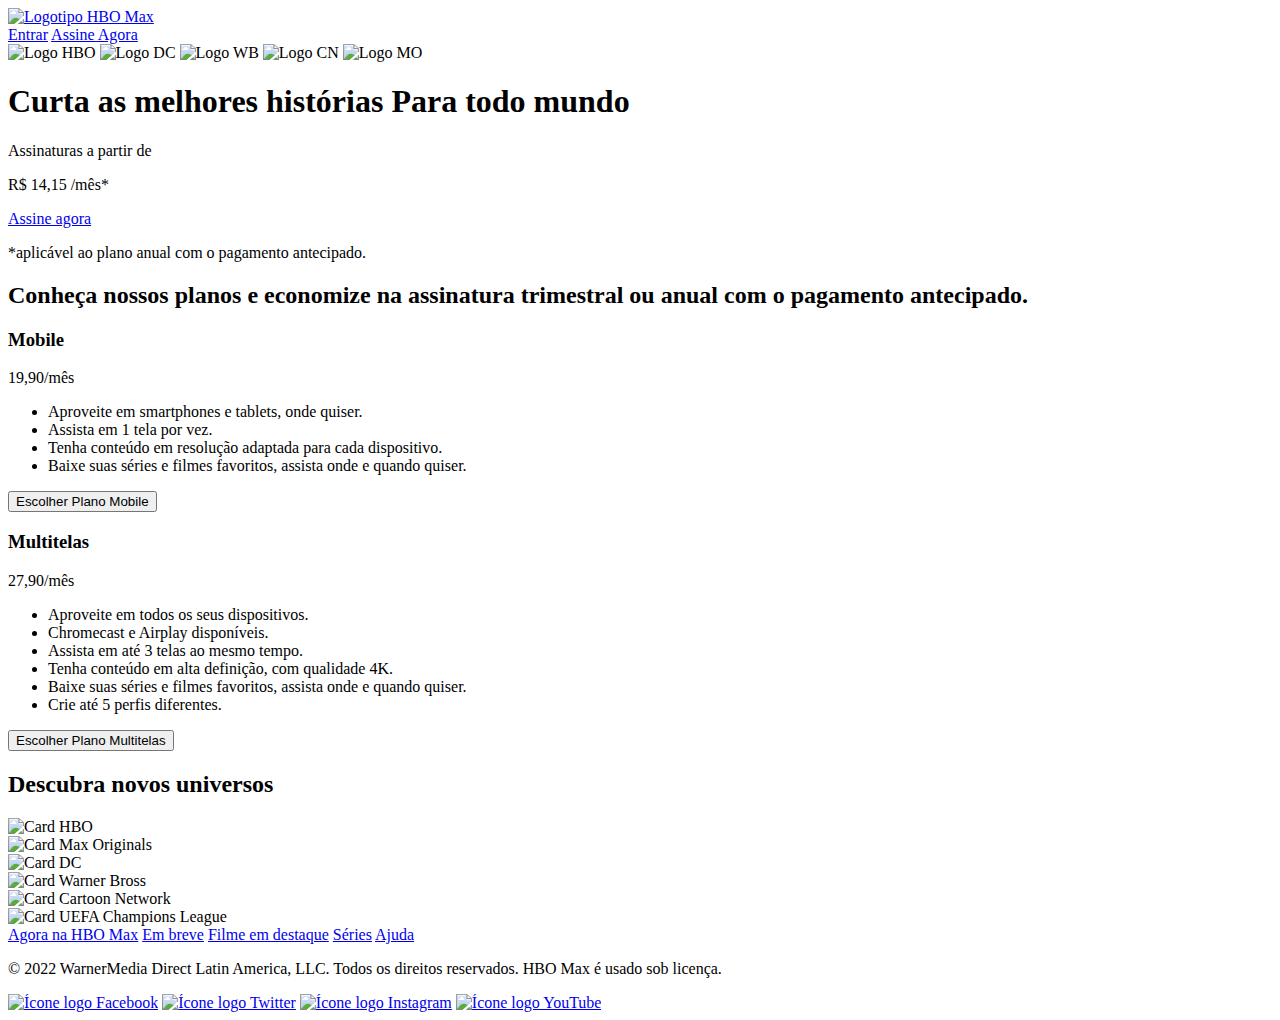
==== index.html @ 88f498c4 "Add index.html" ====
<!DOCTYPE html>
<html lang="pt-br">

<head>
    <meta charset="UTF-8">
    <meta http-equiv="X-UA-Compatible" content="IE=edge" />
    <meta name="viewport" content="width=device-width, initial-scale=1.0">
    <meta name="author" content="Kálitha Queiroz">
    <title>HBO Max</title>
    <link rel="stylesheet" href="assets/css/global.css">
    <link rel="stylesheet" href="assets/css/singIn.css">
    <link rel="stylesheet" href="assets/css/index.css">
    <link rel="icon" href="assets/images/logo-hbo.svg">
</head>

<body>
    <!-- NAV -->
    <nav class="nav-bar">
        <a href="index.html" class="nav-bar-logo"><img class="nav-bar-logo-image" src="assets/images/logo-hbo.svg"
                alt="Logotipo HBO Max"></a>
        <div>
            <a href="singIn.html" class="btn-geral btn-comein">Entrar</a>
            <a href="#subscription" class="btn-geral btn-tosign">Assine Agora</a>
        </div>
    </nav>
    <!-- HEADER -->
    <header class="header">
        <div class="header-content">
            <div class="header-channels">
                <img class="header-channel" src="assets/images/logo_hbo.png" alt="Logo HBO">
                <img class="header-channel" src="assets/images/logo_dc.png" alt="Logo DC">
                <img class="header-channel" src="assets/images/logo_wb.png" alt="Logo WB">
                <img class="header-channel" src="assets/images/logo_cn.png" alt="Logo CN">
                <img class="header-channel" src="assets/images/logo_mo.png" alt="Logo MO">
            </div>
            <h1 class="header-title">
                <span class="header-subtitle">Curta as melhores histórias</span>
                Para todo mundo
            </h1>
            <div class="divider"></div>
            <div class="offer">
                <p>Assinaturas a partir de</p>
                <p class="offer-price">R$ 14,15
                    <span class="offer-price-month">/mês*</span>
                </p>
            </div>
            <a href="#subscription" class="btn-geral btn-gradient btn-header">Assine agora</a>
            <p class="plan">*aplicável ao plano anual com o pagamento antecipado.</p>
        </div>
    </header>
    <!-- MAIN -->
    <main>
        <section id="subscription" class="subscription">
            <div class="container">
                <h2 class="subtitle">Conheça nossos planos e economize na assinatura trimestral ou anual com o pagamento
                    antecipado.</h2>
                <div class="subscription-plans">
                    <div class="subscription-card">
                        <div>
                            <div class="subscription-plan">
                                <h3>Mobile</h3>
                                <p class="subscription-price">19,90<span class="offer-price-month">/mês</span></p>
                            </div>
                            <ul>
                                <li class="subscription-description">Aproveite em smartphones e tablets, onde quiser.</li>
                                <li class="subscription-description">Assista em 1 tela por vez.</li>
                                <li class="subscription-description">Tenha conteúdo em resolução adaptada para cada dispositivo.</li>
                                <li class="subscription-description">Baixe suas séries e filmes favoritos, assista onde e quando quiser.</li>
                            </ul>
                        </div>
                        <button class="btn-geral btn-gradient">Escolher Plano Mobile</button>
                    </div>
                    <div class="subscription-card">
                        <div>
                            <div class="subscription-plan">
                                <h3>Multitelas</h3>
                                <p class="subscription-price">27,90<span class="offer-price-month">/mês</span></p>
                            </div>
                            <ul>
                                <li class="subscription-description">Aproveite em todos os seus dispositivos.</li>
                                <li class="subscription-description">Chromecast e Airplay disponíveis.</li>
                                <li class="subscription-description">Assista em até 3 telas ao mesmo tempo.</li>
                                <li class="subscription-description">Tenha conteúdo em alta definição, com qualidade 4K.</li>
                                <li class="subscription-description">Baixe suas séries e filmes favoritos, assista onde e quando quiser.</li>
                                <li class="subscription-description">Crie até 5 perfis diferentes.</li>
                            </ul>
                        </div>
                        <button class="btn-geral btn-gradient">Escolher Plano Multitelas</button>
                    </div>
                </div>
            </div>
        </section>
        <section class="contents container">
            <h2 class="subtitle">Descubra novos universos</h2>
                <div class="contents-container">
                    <div class="contents-card">
                        <img class="contents-image" src="./assets/images/hbo-default.webp" alt="Card HBO">
                    </div>
                    <div class="contents-card">
                        <img class="contents-image" src="./assets/images/mo-default.webp" alt="Card Max Originals">
                    </div>
                    <div class="contents-card">
                        <img class="contents-image" src="./assets/images/dc_default.webp" alt="Card DC">
                    </div>
                    <div class="contents-card">
                        <img class="contents-image" src="./assets/images/WB-Default.webp" alt="Card Warner Bross">
                    </div>
                    <div class="contents-card">
                        <img class="contents-image" src="./assets/images/CN-Default.webp" alt="Card Cartoon Network">
                    </div>
                    <div class="contents-card">
                        <img class="contents-image" src="./assets/images/UCL-Default.webp" alt="Card UEFA Champions League">
                    </div>
                </div>
        </section>
    </main>
    <!-- FOOTER -->
    <footer class="footer container">
        <div>
            <a class="footer-link" href="https://www.hbomax.com/br/pt/sitemap">Agora na HBO Max</a>
            <a class="footer-link" href="https://www.hbomax.com/br/pt/coming-soon">Em breve</a>
            <a class="footer-link" href="https://www.hbomax.com/br/pt/feature">Filme em destaque</a>
            <a class="footer-link" href="https://www.hbomax.com/br/pt/series">Séries</a>
            <a class="footer-link" href="https://help.hbomax.com/br">Ajuda</a>
        </div>
        <p class="footer-legal">© 2022 WarnerMedia Direct Latin America, LLC. Todos os direitos reservados. HBO Max é
            usado sob licença.</p>
        <div class="footer-redes">
            <a href="https://www.facebook.com/HBOMaxBr/" class="footer-redes-link"><img
                    src="./assets/images/redes_face.png" alt="Ícone logo Facebook"></a>
            <a href="https://twitter.com/HBOMaxBR" class="footer-redes-link"><img
                    src="./assets/images/redes_twitter.png" alt="Ícone logo Twitter"></a>
            <a href="https://www.instagram.com/hbomaxbr/" class="footer-redes-link"><img
                    src="./assets/images/redes_insta.png" alt="Ícone logo Instagram"></a>
            <a href="https://www.youtube.com/c/hbomaxbr" class="footer-redes-link"><img
                    src="./assets/images/redes_youtube.png" alt="Ícone logo YouTube"></a>
        </div>
    </footer>
</body>

</html>
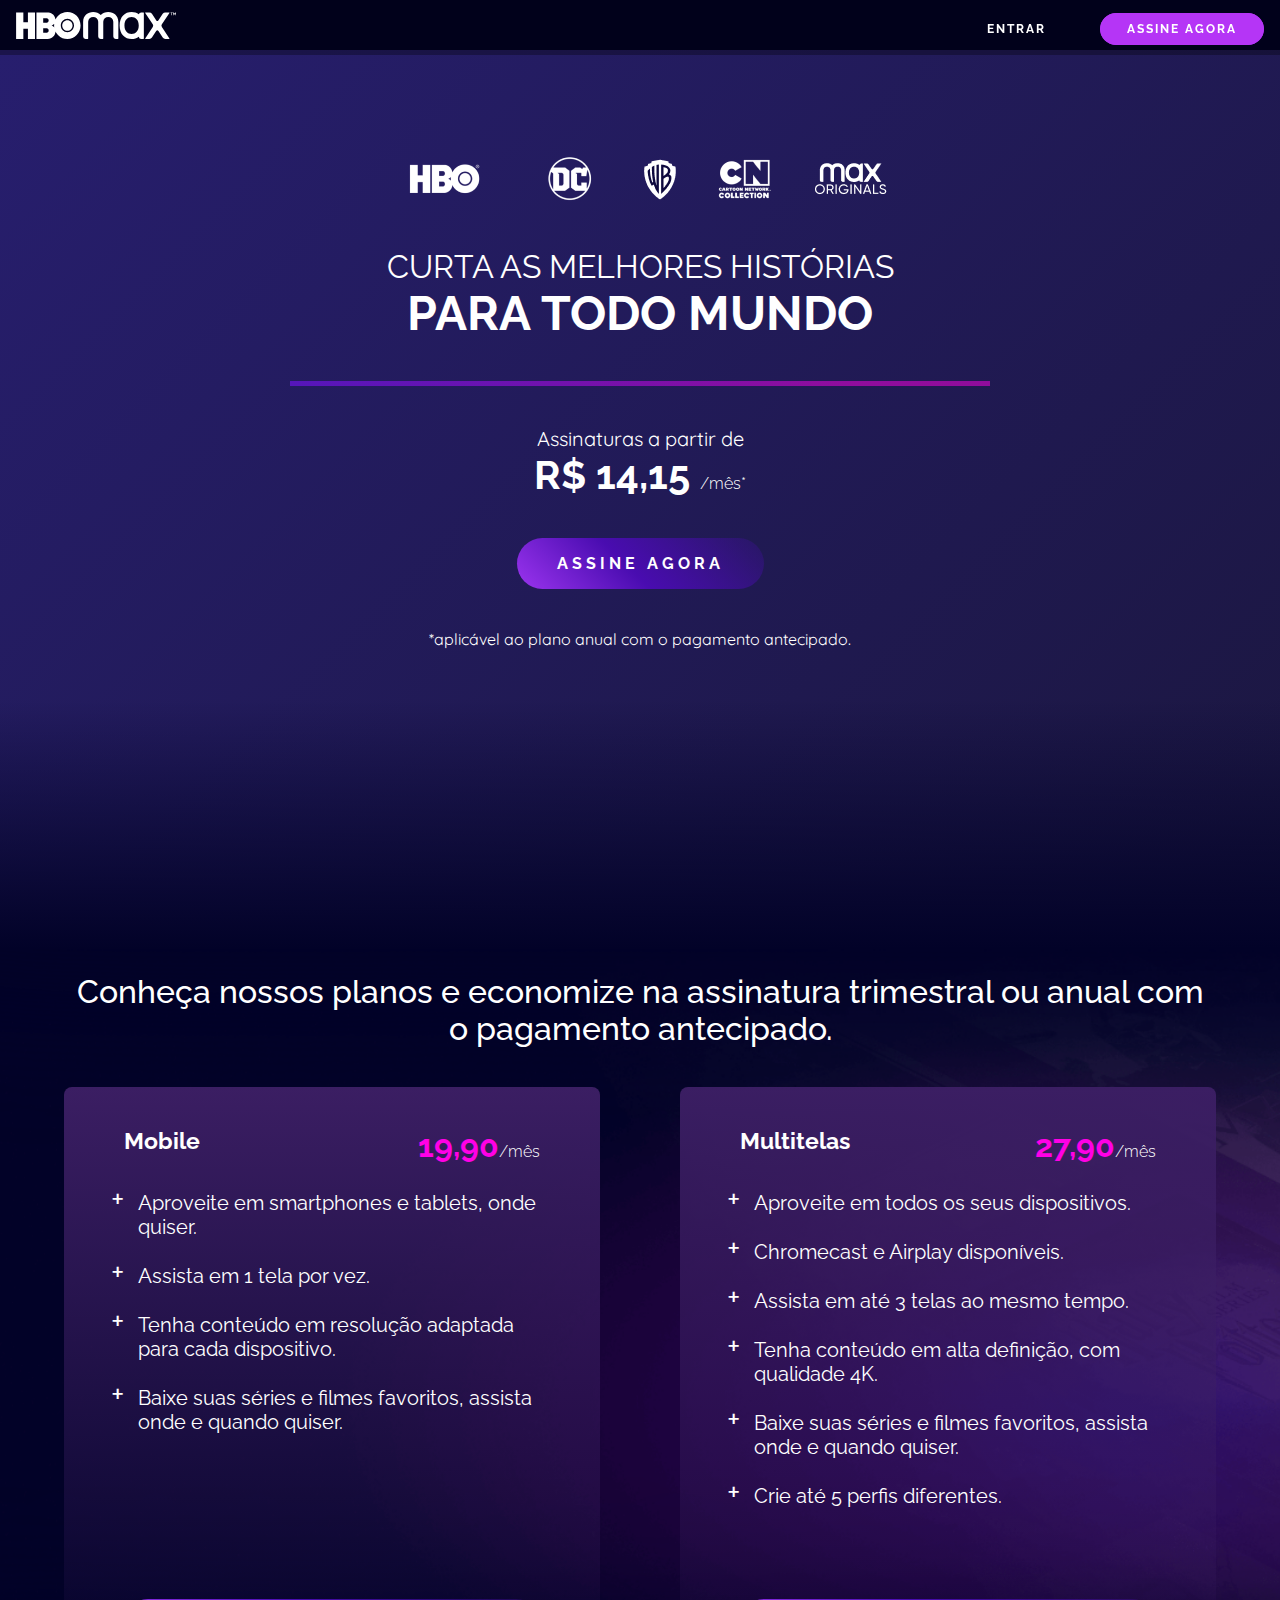
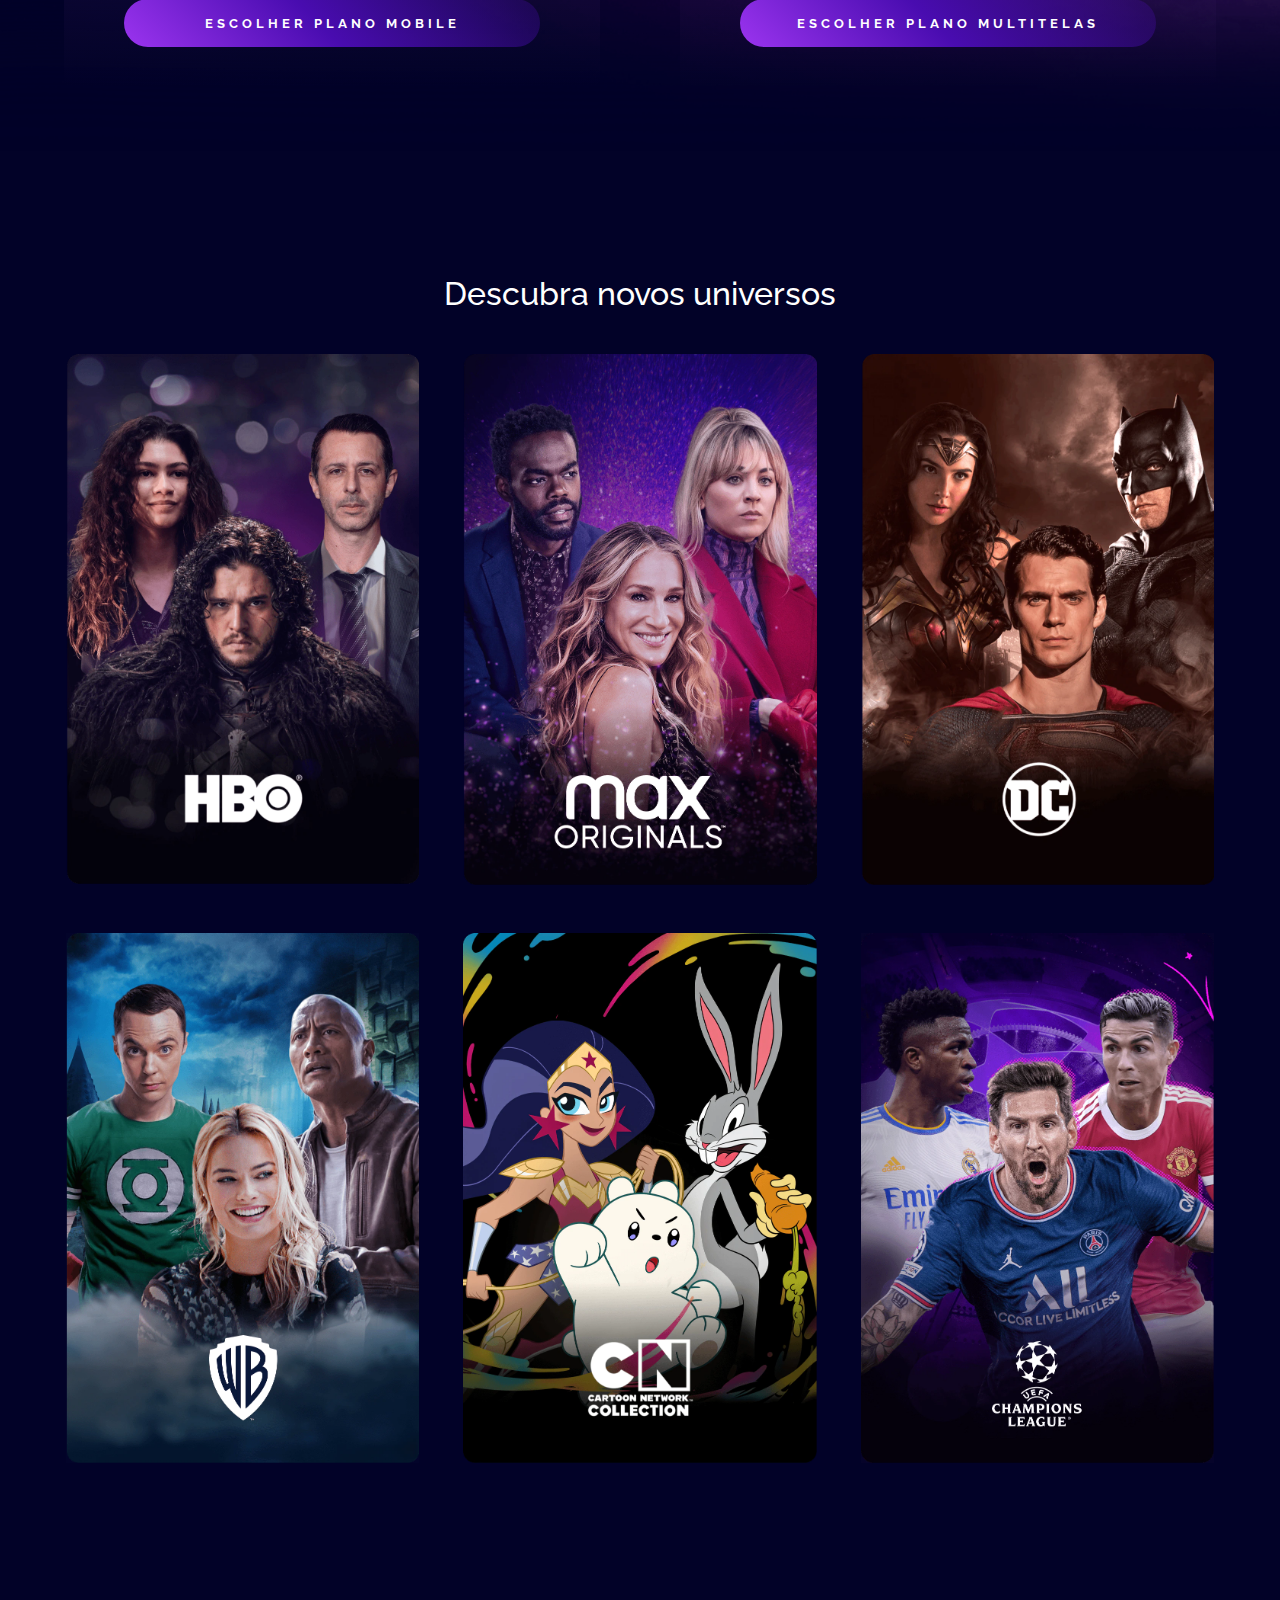
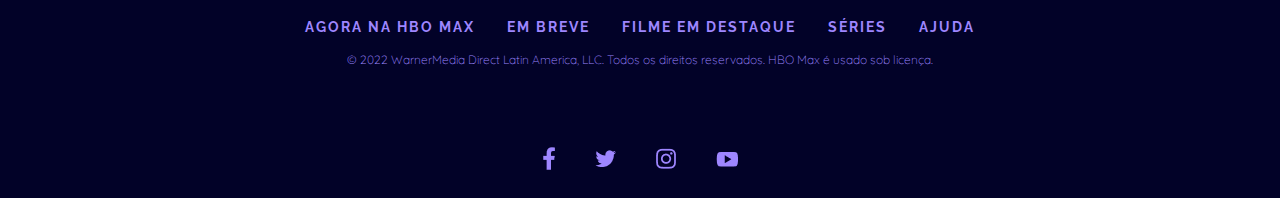
==== commit 9fadc98a: "Updating icon logo" ====
--- a/index.html
+++ b/index.html
@@ -10,7 +10,7 @@
     <link rel="stylesheet" href="assets/css/global.css">
     <link rel="stylesheet" href="assets/css/singIn.css">
     <link rel="stylesheet" href="assets/css/index.css">
-    <link rel="icon" href="assets/images/logo-hbo.svg">
+    <link rel="icon" href="assets/images/hbo.png">
 </head>
 
 <body>
--- a/assets/css/global.css
+++ b/assets/css/global.css
@@ -0,0 +1,231 @@
+@import url('https://fonts.googleapis.com/css2?family=Raleway:wght@300;400;500;600;700&display=swap');
+
+@import url('https://fonts.googleapis.com/css2?family=Quicksand:wght@300;400;500;600;700&display=swap');
+
+:root {
+    /* Colors RGB*/
+    --primary-color: #020228;
+    --secundary-color: #ff00e5;
+    --tertiary-color: #b535f6;
+    --text-color: #ffffff;
+    --link-color: #9e86ff;
+    --btn-link-bg-color: #ffffff;
+    --btn-link-color: #000000;
+
+    /* Colors RGBA*/
+    --form-error: rgba(255, 76, 76);
+    --nav-bg-color: rgba(0, 0, 0, 0.3);
+    --form-bg-color: rgba(211, 211, 211, 0.06);
+    --form-field-bg-color: rgba(0, 0, 0, 0.2);
+    --form-placeholder: rgba(255, 255, 255, 0.7);
+
+    /* Gradients */
+    --index-bg: linear-gradient(-45deg, #56125b, #0f0f10, #271e6e);
+    --btn-bg-color-gradient: linear-gradient(45deg, #9b34ef 0%, #490cb0 20%, transparent 50%);
+    --card-bg-color: linear-gradient(0deg, transparent, #3b1e63);
+    --divider-bg-color: linear-gradient(90deg, #5516ba, rgba(255, 0, 229, 0.5)80%);
+
+    /* BORDER */
+    --border-color-one: 1px solid #b535f6;
+    --border-color-two: 1px solid #ffffff;
+    --border-form: 1px solid rgba(255, 255, 255, 0.7);
+
+    scroll-behavior: smooth;
+}
+
+* {
+    font-family: 'Raleway', sans-serif;
+    box-sizing: border-box;
+    margin: 0;
+    padding: 0;
+}
+
+body {
+    background-color: var(--primary-color);
+    color: var(--text-color);
+}
+
+.container {
+    max-width: 1200px;
+    margin: auto;
+    padding: 24px;
+    text-align: center;
+}
+
+p {
+    font-family: "Quicksand", sans-serif;
+}
+
+section {
+    scroll-margin-top: 80px;
+}
+
+/* Navbar  */
+
+.nav-bar {
+    width: 100%;
+    padding: 12px 16px;
+    position: fixed;
+    top: 0;
+    display: flex;
+    justify-content: space-between;
+    align-items: center;
+    background: var(--nav-bg-color);
+    z-index: 1;
+}
+
+.nav-bar-logo {
+    max-width: 160px;
+}
+
+.nav-bar-logo-image {
+    width: 100%;
+}
+
+/* Buttom */
+
+.btn-geral {
+    padding: 16px 40px;
+    background-color: var(--tertiary-color);
+    border-radius: 500px;
+    font-weight: 700;
+    color: var(--text-color);
+    text-transform: uppercase;
+    text-decoration: none;
+    letter-spacing: 4px;
+    border: none;
+    cursor: pointer;
+}
+
+.btn-gradient {
+    background: var(--btn-bg-color-gradient);
+    outline: 3px solid transparent;
+    transition: 1s;
+    background-size: 250%;
+}
+
+.btn-gradient:hover {
+    background-color: transparent;
+    background-position: 100%;
+    outline: 2px solid var(--secundary-color);
+    transform: scale(1.05);
+}
+
+/* Navbar */
+
+.btn-comein {
+    padding: 8px 26px;
+    transition: 1s;
+    border-radius: 500px;
+    letter-spacing: 2px;
+    font-size: 0.75rem;
+    margin-right: 24px;
+    background-color: transparent;
+}
+
+.btn-comein:hover {
+    transition: 1s;
+    outline: 1px solid var(--secundary-color);
+}
+
+.btn-tosign {
+    padding: 8px 26px;
+    transition: 1s;
+    border-radius: 500px;
+    letter-spacing: 2px;
+    font-size: 0.75rem;
+    background-color: var(--tertiary-color);
+    border: var(--border-color-one);
+}
+
+.btn-tosign:hover {
+    background-color: var(--btn-link-bg-color);
+    color: var(--btn-link-color);
+    border: var(--border-color-two);
+}
+
+/* FOOTER */
+
+footer {
+    max-width: 1200px;
+    margin: auto;
+    padding: 24px;
+    text-align: center;
+}
+
+.footer-link {
+    font-family: "Raleway", sans-serif;
+    font-weight: bold;
+    color: var(--link-color);
+    text-transform: uppercase;
+    text-decoration: none;
+    margin: 0 14px;
+    letter-spacing: 2px;
+    transition: color 0.5s;
+    font-size: 0.875rem;
+}
+
+.footer-link:hover {
+    color: var(--text-color);
+}
+
+.footer-legal {
+    font-size: 0.75rem;
+    margin: 16px 0;
+    color: var(--link-color);
+    font-weight: 300;
+}
+
+.footer-redes {
+    display: flex;
+    align-items: center;
+    justify-content: center;
+    gap: 40px;
+    margin-top: 80px;
+}
+
+/* Media Queries */
+
+@media screen and (max-width: 500px) {
+    section {
+        scroll-margin-top: 120px;
+    }
+
+    .nav-bar {
+        padding: 32px 24px;
+        flex-direction: column;
+        gap: 24px;
+    }
+
+    .nav-bar-logo {
+        max-width: 100px;
+    }
+
+    .btn-tosign {
+        margin: 0;
+    }
+
+    .header {
+        margin-top: 128px !important;
+    }
+
+    .footer-link {
+        display: block;
+        margin-bottom: 16px;
+    }
+}
+
+/* Custom Scroll */
+
+::-webkit-scrollbar {
+    width: 8px;
+}
+
+::-webkit-scrollbar-thumb {
+    background: var(--tertiary-color);
+    border-radius: 10px;
+}
+
+::-webkit-scrollbar-thumb:hover {
+    background: var(--secundary-color);
+}--- a/assets/css/singIn.css
+++ b/assets/css/singIn.css
@@ -0,0 +1,91 @@
+@import url("global.css");
+
+.body-singin {
+    background-image: url(../images/background-movies-series.png);
+    background-size: cover;
+    height: 100vh;
+}
+
+.content {
+    display: flex;
+    justify-content: center;
+    align-items: center;
+    font-family: "Quicksand", sans-serif;
+    width: 100%;
+    height: 70%;
+    padding: 20px;
+}
+
+.nav-bar {
+    position: relative;
+}
+
+.login {
+    width: 100%;
+    max-width: 800px;
+    background-color: var(--form-bg-color);
+    border-radius: 8px;
+    display: flex;
+    flex-direction: column;
+    gap: 24px;
+    padding: 40px;
+}
+
+.main-title {
+    letter-spacing: 2px;
+    text-transform: uppercase;
+    font-size: 1.25rem;
+    margin-bottom: 24px;
+    text-align: center;
+    font-weight: 500;
+}
+
+.main-question {
+    text-align: left;
+}
+
+.login-field {
+    background: var(--form-bg-color);
+    border: var(--border-form);
+    border-radius: 8px;
+    color: var(--text-color);
+    padding: 16px;
+    font-size: 1rem;
+}
+
+.login-field::placeholder {
+    color: var(--form-placeholder);
+}
+
+.login-field:invalid {
+    border-color: var(--form-error);
+}
+
+.main-actions {
+    margin-top: 24px;
+    text-align: left;
+}
+
+.login-link {
+    color: var(--link-color);
+    text-decoration: none;
+    margin-left: 24px;
+    font-weight: bold;
+}
+
+/* Media Queries */
+
+@media screen and (max-width: 400px) {
+    body {
+        height: auto;
+    }
+
+    .main-actions .btn-geral{
+        display: block;
+        margin-bottom: 24px;
+    }
+
+    .login-link {
+        margin: 0;
+    }
+}--- a/assets/css/index.css
+++ b/assets/css/index.css
@@ -0,0 +1,323 @@
+@import url("./global.css");
+
+
+/* HEADER */
+.header {
+    position: relative;
+    margin-top: 50px;
+    padding: 100px 0 300px;
+    background: var(--index-bg);
+    background-size: 400% 400%;
+    animation: gradient 10s ease infinite alternate;
+}
+
+.header::after {
+    content: "";
+    width: 100%;
+    height: 250px;
+    position: absolute;
+    bottom: 0;
+    background:linear-gradient(0deg, var(--primary-color), transparent);
+}
+
+.header-content {
+    margin: auto;
+    display: flex;
+    flex-direction: column;
+    align-items: center;
+    gap: 40px;
+    padding: 0 40px;
+}
+
+.header-channels {
+    display: flex;
+    flex-wrap: wrap;
+    justify-content: center;
+    gap: 24px;
+}
+
+.header-channel {
+    object-fit: contain;
+}
+
+.header-title {
+    text-transform: uppercase;
+    text-align: center;
+    font-size: 3rem;
+}
+
+.header-subtitle {
+    display: block;
+    font-weight: lighter;
+    font-size: 2rem;
+}
+
+.header .text-small {
+    max-width: 300px;
+    text-align: center;
+}
+
+.btn-header {
+    animation: wiggle 2.2s linear infinite;
+}
+
+.divider {
+    width: 70%;
+    max-width: 700px;
+    height: 5px;
+    background: var(--divider-bg-color);
+}
+
+.offer {
+    text-align: center;
+    font-size: 1.25rem;
+}
+
+.offer-price {
+    font-family: "Raleway", sans-serif;
+    font-size: 2.5rem;
+    font-weight: bold;
+}
+
+.offer-price-month {
+    font-size: 1rem;
+    font-weight: 300;
+}
+
+/* MAIN */
+
+
+.subscription {
+    background: url(../images/background-movies-series.png);
+    background-size: cover;
+    position: relative;
+}
+
+.subtitle {
+    font-size: 2rem;
+    font-weight: 500;
+    text-align: center;
+}
+
+.subscription-plans {
+    display: flex;
+    justify-content: space-around;
+    gap: 80px;
+    margin: 40px 0;
+    perspective: 2000px;
+    perspective-origin: top;
+}
+
+.subscription-card {
+    background: var(--card-bg-color);
+    padding: 40px 60px;
+    border-radius: 8px;
+    display: flex;
+    min-height: 600px;
+    flex-direction: column;
+    justify-content: space-between;
+    transition: transform 1s ease-in-out;
+}
+
+.subscription-plans:has(.subscription-card:nth-child(1):hover)
+.subscription-card:nth-child(2) {
+    transform: rotateY(-45deg);
+}
+
+.subscription-plans:has(.subscription-card:nth-child(2):hover)
+.subscription-card:nth-child(1) {
+    transform: rotateY(45deg);
+}
+
+.subscription-description {
+    text-align: left;
+    list-style: none;
+    font-size: 1.25rem;
+    margin-bottom: 14px;
+    padding-left: 14px;
+}
+
+.subscription-price {
+    font-size: 2rem;
+    font-family: "Raleway", sans-serif;
+    color: var(--secundary-color);
+    font-weight: 700;
+}
+
+.subscription-price .offer-price-month {
+    color: var(--text-color);
+}
+
+.subscription-description::marker {
+    content: "+";
+    font-size: 2rem;
+    margin: 0 8px 0 0;
+}
+
+.subscription-plan {
+    display: flex;
+    justify-content: space-between;
+    font-size: 1.25rem;
+    margin-bottom: 16px;
+}
+
+.contents {
+    margin: 100px auto;
+}
+
+.contents-container {
+    margin-top: 40px;
+    display: grid;
+    grid-template-columns: repeat(3, 1fr);
+    gap: 40px;
+}
+
+.contents-card {
+    border-radius: 16px;
+    background-repeat: no-repeat;
+    background-size: cover;
+    background-position: center;
+    border: 2px solid transparent;
+    transition: transform 0.8s, background 0.8s, border 1s;
+}
+
+.contents-card:hover {
+    transform: scale(1.05);
+    border: 2px solid var(--tertiary-color);
+}
+
+.contents-card:hover .contents-image {
+    opacity: 0;
+}
+
+.contents-image {
+    width: 100%;
+    object-fit: cover;
+    object-position: center;
+    transition: opacity 2s;
+}
+
+.contents-card:nth-child(1):hover {
+    background-image: url(../images/hbo-hover.webp);
+}
+.contents-card:nth-child(2):hover {
+    background-image: url(../images/mo-hover.webp);
+}
+.contents-card:nth-child(3):hover {
+    background-image: url(../images/DC-hover.webp);
+}
+.contents-card:nth-child(4):hover {
+    background-image: url(../images/WB-Hover.webp);
+}
+.contents-card:nth-child(5):hover {
+    background-image: url(../images/CN-Hover.png);
+}
+.contents-card:nth-child(6):hover {
+    background-image: url(../images/UCL-Hover.webp);
+}
+
+/* Media Queries */
+
+
+@media screen and (max-width: 1200px) {
+    .subscription-plans {
+      gap: 40px;
+    }
+  
+    .contents-container {
+      gap: 32px;
+    }
+  }
+  
+  @media screen and (max-width: 1140px) {
+    .subscription-plans {
+      flex-direction: column;
+      align-items: center;
+    }
+  
+    .subscription-card {
+      max-width: 600px;
+    }
+  }
+  
+  @media screen and (max-width: 800px) {
+    .contents-container {
+      grid-template-columns: repeat(2, 1fr);
+    }
+  }
+  
+  @media screen and (max-width: 480px) {
+    .subscription-price {
+      font-size: 1.5rem;
+    }
+  
+    .subscription-description {
+      font-size: 1rem;
+    }
+  
+    .subscription-plan {
+      flex-direction: column;
+      justify-content: center;
+    }
+  
+    .subscription-card {
+      padding: 40px;
+    }
+  
+    .contents-container {
+      grid-template-columns: repeat(6, 100%);
+      grid-auto-flow: column;
+      overflow: auto hidden;
+    }
+  }
+  
+  @media (pointer: coarse) {
+    .contents-card:hover {
+      transform: none;
+    }
+  
+    .subscription-plans:has(.subscription__card:nth-child(1):hover)
+      .subscription-card:nth-child(2),
+    .subscription-plans:has(.subscription__card:nth-child(2):hover)
+      .subscription-card:nth-child(1) {
+      transform: none;
+    }
+  }
+
+/* Animations */
+
+@keyframes gradient {
+    0% {
+        background-position: 0% 50%;
+    }
+    50% {
+        background-position: 100% 50%;
+    }
+    100% {
+        background-position: 0% 50%;
+    }
+}
+
+@keyframes wiggle {
+    0%, 10% {
+        transform: rotate(0);
+    }
+    15% {
+        transform: rotate(-15deg);
+    }
+    20% {
+        transform: rotate(10deg);
+    }
+    25% {
+        transform: rotate(-10deg);
+    }
+    30% {
+        transform: rotate(10deg);
+    }
+    35% {
+        transform: rotate(-10deg);
+    }
+    40%, 100% {
+        transform: rotate(0);
+    }
+}